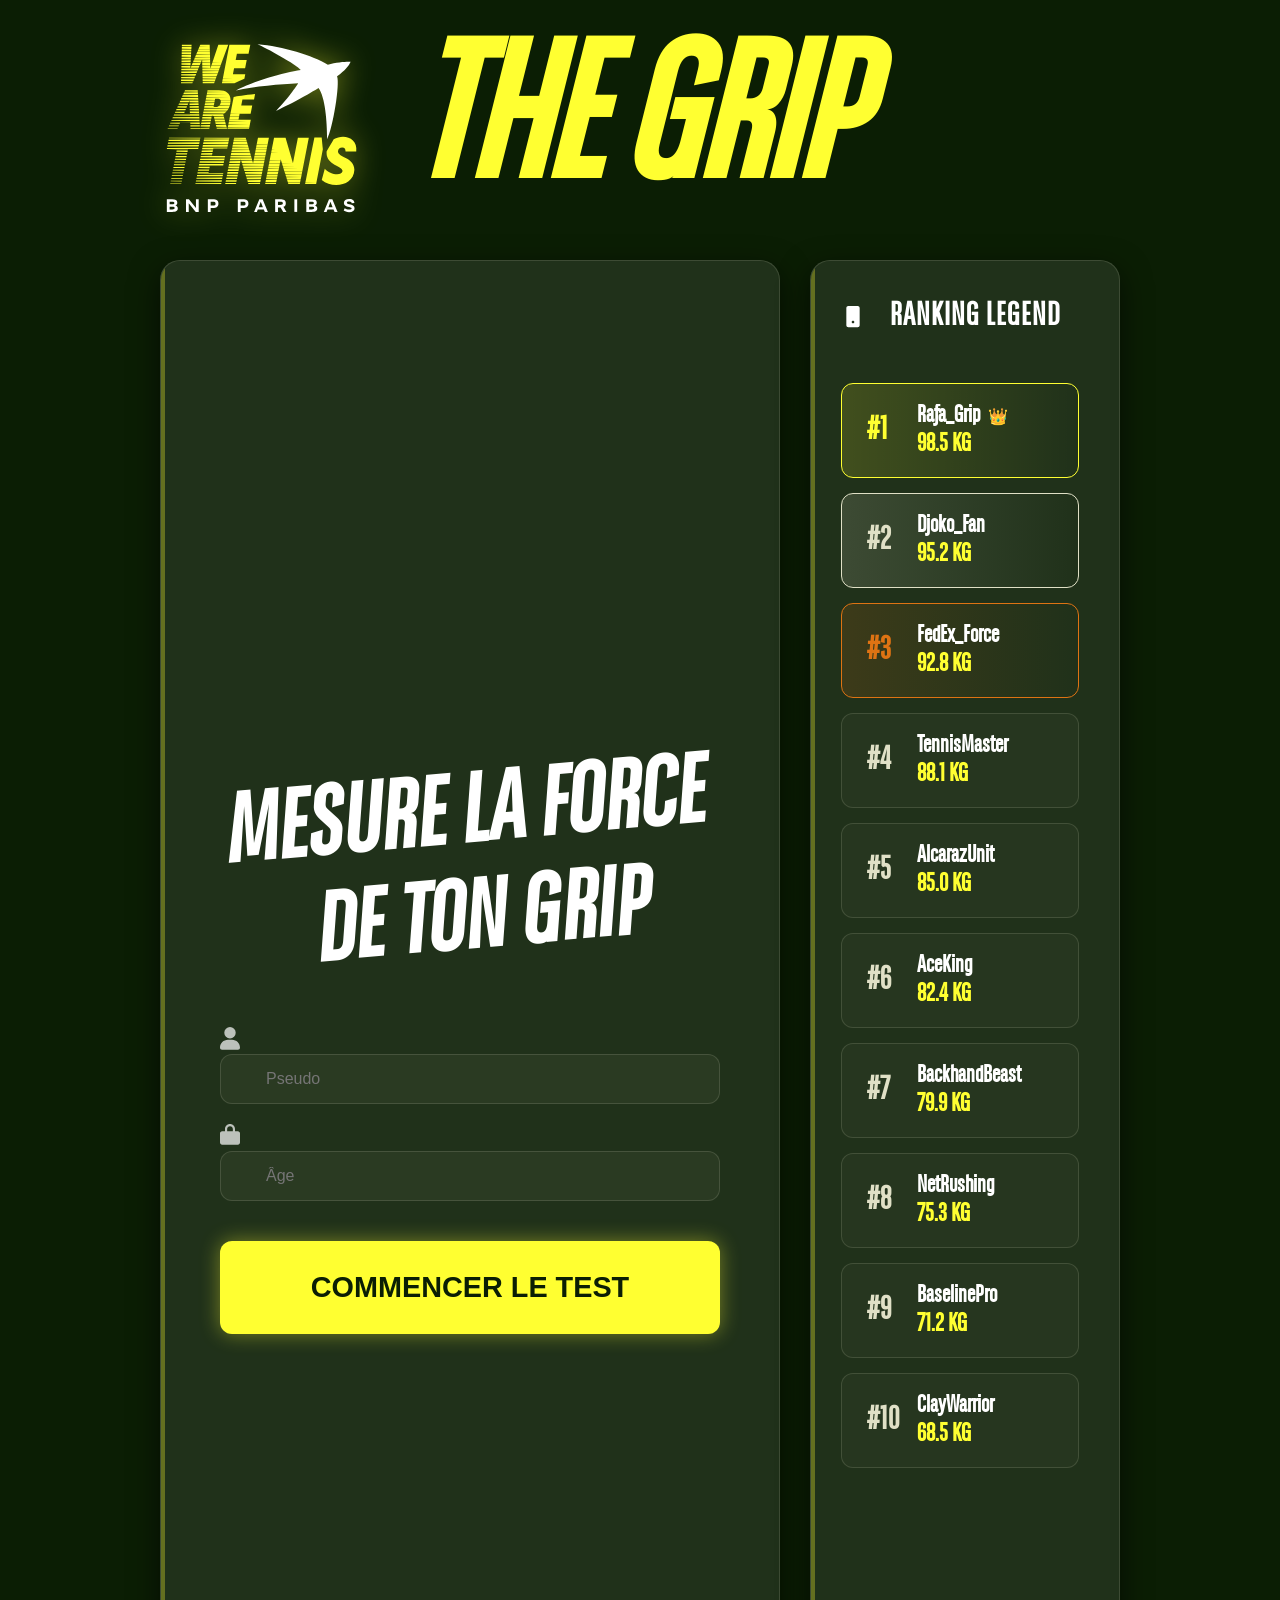
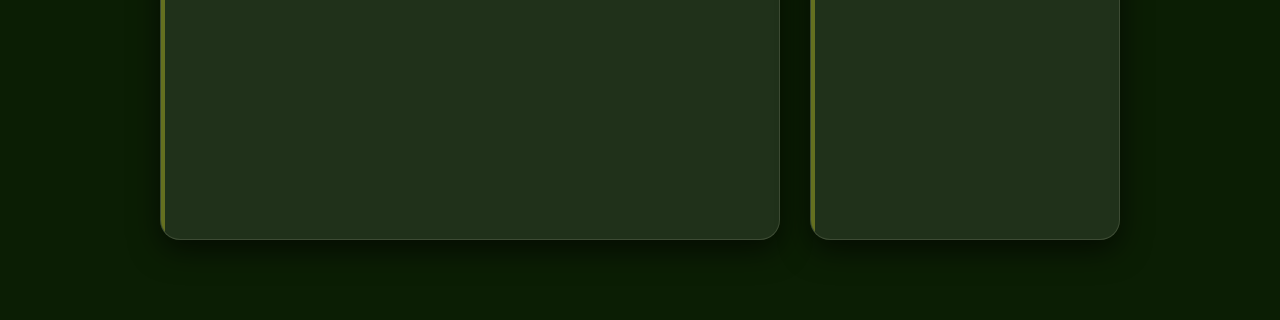
==== templates/index.html @ 054b3a5c "Update structure and code" ====
<!DOCTYPE html>
<html lang="fr">

<head>
    <meta charset="UTF-8">
    <meta name="viewport" content="width=device-width, initial-scale=1.0">
    <title>THE GRIP</title>
    <link rel="stylesheet" href="/static/style.css">

    <script src="/static/socket.io.js"></script>
</head>

<body>
    <div id="app">
        <header class="header">
            <img src="/static/logoWAT.svg" alt="Logo WAT" class="logo">
            <h1>THE GRIP</h1>
        </header>

        <main class="main-content">
            <!-- Colonne de Gauche : Action -->
            <section class="panel main-action">
                <!-- Zone d'Action Initiale : Enregistrement -->
                <div id="registration-zone" class="form-container">
                    <h2>Mesure la force de ton grip</h2>
                    <div class="input-group">
                        <svg viewBox="0 0 448 512" width="20" fill="currentColor" style="opacity: 0.7;">
                            <path
                                d="M224 256A128 128 0 1 0 224 0a128 128 0 1 0 0 256zm-45.7 32C79.8 288 0 367.8 0 466.7C0 491.7 20.3 512 45.3 512h357.4c25 0 45.3-20.3 45.3-45.3c0-98.9-79.8-178.7-178.3-178.7h-90.1z" />
                        </svg>
                        <input type="text" id="pseudo" placeholder="Pseudo" autocomplete="off">
                    </div>
                    <div class="input-group">
                        <svg viewBox="0 0 448 512" width="20" fill="currentColor" style="opacity: 0.7;">
                            <path
                                d="M160 112c0-35.3 28.7-64 64-64s64 28.7 64 64v48H160V112zm-48 48H48c-26.5 0-48 21.5-48 48v208c0 26.5 21.5 48 48 48h352c26.5 0 48-21.5 48-48V208c0-26.5-21.5-48-48-48h-64v-48C336 48.4 287.6 0 224 0S112 48.4 112 112v48z" />
                        </svg>
                        <input type="number" id="age" placeholder="Âge" autocomplete="off">
                    </div>
                    <button id="start-btn" class="btn-start">COMMENCER LE TEST</button>
                </div>

                <!-- Clavier Virtuel -->
                <div id="virtual-keyboard" class="keyboard hidden">
                    <div class="keyboard-row" data-row="0"></div>
                    <div class="keyboard-row" data-row="1"></div>
                    <div class="keyboard-row" data-row="2"></div>
                    <div class="keyboard-row" data-row="3"></div>
                    <div class="keyboard-row" data-row="4"></div>
                </div>

                <!-- Zone de Test : Live Feed -->
                <div id="test-zone" class="live-test">
                    <h2 id="alert-msg" class="alert-text">SERREZ LA RAQUETTE !</h2>

                    <div class="gauge-container">
                        <svg class="circular-gauge" viewBox="0 0 330 330">
                            <defs>
                                <linearGradient id="gaugeGradient" x1="0%" y1="0%" x2="100%" y2="100%">
                                    <stop offset="0%" style="stop-color:var(--accent-green)" />
                                    <stop offset="50%" style="stop-color:var(--volt-yellow)" />
                                    <stop offset="100%" style="stop-color:var(--accent-orange)" />
                                </linearGradient>
                                <filter id="glow">
                                    <feGaussianBlur stdDeviation="5" result="coloredBlur" />
                                    <feMerge>
                                        <feMergeNode in="coloredBlur" />
                                        <feMergeNode in="SourceGraphic" />
                                    </feMerge>
                                </filter>
                            </defs>
                            <circle class="gauge-bg" cx="165" cy="165" r="140"></circle>
                            <circle class="gauge-fill" id="gauge-path" cx="165" cy="165" r="140"></circle>
                        </svg>
                        <div class="score-overlay">
                            <span class="score-val" id="current-score">0.0</span>
                            <span class="score-unit">KG</span>
                        </div>
                    </div>

                    <p id="test-instruction" style="color: var(--text-secondary); font-style: italic;">Puissance
                        maximale détectée...</p>

                    <div id="user-rank-container" class="final-rank-display hidden">
                        VOTRE RANG : <span id="user-rank">--</span>
                    </div>
                </div>
            </section>

            <!-- Colonne de Droite : Leaderboard -->
            <section class="panel leaderboard">
                <h2><svg viewBox="0 0 576 512" width="24" fill="currentColor"
                        style="margin-right: 10px; vertical-align: middle;">
                        <path
                            d="M400 0H176c-26.5 0-48 21.5-48 48v416c0 26.5 21.5 48 48 48h224c26.5 0 48-21.5 48-48V48c0-26.5-21.5-48-48-48zM288 416c-17.7 0-32-14.3-32-32s14.3-32 32-32 32 14.3 32 32-14.3 32-32 32z" />
                    </svg> RANKING LEGEND</h2>

                <ul id="rank-list" class="rank-list">
                    <!-- Les lignes du classement seront générées par JS -->
                </ul>
            </section>
        </main>
    </div>

    <!-- Modal de Podium -->
    <div id="podium-modal" class="modal hidden">
        <div class="modal-content">
            <div class="modal-header">
                <svg viewBox="0 0 576 512" width="60" fill="var(--volt-yellow)" style="margin-bottom: 20px;">
                    <path
                        d="M400 0H176c-26.5 0-48 21.5-48 48v416c0 26.5 21.5 48 48 48h224c26.5 0 48-21.5 48-48V48c0-26.5-21.5-48-48-48zM288 416c-17.7 0-32-14.3-32-32s14.3-32 32-32 32 14.3 32 32-14.3 32-32 32z" />
                </svg>
                <h2 id="modal-title">NOUVEAU RECORD !</h2>
            </div>
            <div class="modal-body">
                <p><span id="modal-pseudo">Joueur</span>, vous entrez dans la légende à la</p>
                <div id="modal-rank" class="modal-rank-val">PREMIÈRE <br>PLACE</div>
            </div>
            <button id="close-modal" class="btn-modal">CONTINUER</button>
        </div>
    </div>

    <script src="/static/script.js"></script>
</body>

</html>
---- static/style.css ----
@font-face {
    font-family: 'BNPP Sans Cond';
    src: url('bnpp-sans-cond-v2.ttf') format('truetype');
}

:root {
    --bg-color: #0b1e04;
    --card-bg: rgba(37, 54, 31, 0.85);
    --card-border: rgba(224, 224, 198, 0.15);
    --volt-yellow: #ffff31;
    --volt-glow: rgba(255, 255, 49, 0.4);
    --accent-orange: #de7313;
    --accent-green: #7be335;
    --text-primary: #ffffff;
    --text-secondary: #e0e0c6;
    --alert-orange: #de7313;
    --gold: #ffff31;
    --silver: #e0e0c6;
    --bronze: #de7313;
    --transition-speed: 0.3s;
}

* {
    margin: 0;
    padding: 0;
    box-sizing: border-box;
    -webkit-font-smoothing: antialiased;
}

body {
    background-color: var(--bg-color);
    background-image: url('fond.jpeg');
    background-size: cover;
    background-position: center;
    color: var(--text-primary);
    font-family: 'BNPP Sans Cond', sans-serif;
    height: 1920px;
    width: 1080px;
    margin: 0 auto;
    overflow: hidden;
    display: flex;
    justify-content: center;
    align-items: center;
}

#app {
    display: flex;
    flex-direction: column;
    width: 100%;
    height: 100%;
    gap: 30px;
    padding: 40px 60px 80px 60px;
    /* Plus de marge en bas */
}

.main-content {
    display: grid;
    grid-template-columns: 2fr 1fr;
    gap: 30px;
    flex-grow: 1;
    min-height: 0;
}

/* Typography Overrides */
h1,
h2,
.score-display,
.rank-number {
    font-family: 'BNPP Sans Cond', sans-serif;
    text-transform: uppercase;
    letter-spacing: 1px;
}

/* Glassmorphism Cards */
.panel {
    background: var(--card-bg);
    border: 1px solid var(--card-border);
    border-radius: 20px;
    backdrop-filter: blur(10px);
    padding: 30px;
    display: flex;
    flex-direction: column;
    box-shadow: 0 10px 30px rgba(0, 0, 0, 0.6);
    position: relative;
    overflow: hidden;
}

.panel::before {
    content: '';
    position: absolute;
    top: 0;
    left: 0;
    width: 4px;
    height: 100%;
    background: var(--volt-yellow);
    opacity: 0.3;
}

/* Left Column Styling */
.main-action {
    justify-content: space-between;
}

.header {
    margin-bottom: 10px;
    display: flex;
    align-items: center;
    gap: 50px;
    width: 100%;
}

.logo {
    height: 180px;
    width: auto;
    filter: drop-shadow(0 0 15px var(--volt-glow));
}

.header h1 {
    font-size: 12rem;
    font-style: italic;
    font-weight: 900;
    line-height: 0.9;
    color: var(--gold);
    letter-spacing: -3px;
    padding-right: 60px;
    margin-right: -60px;
}

/* Virtual Keyboard */
.keyboard {
    margin-top: 30px;
    background: rgba(0, 0, 0, 0.3);
    padding: 10px;
    border-radius: 15px;
    border: 1px solid var(--card-border);
    display: flex;
    flex-direction: column;
    gap: 8px;
    width: 100%;
}

.keyboard-row {
    display: flex;
    justify-content: center;
    gap: 6px;
}

.key {
    background: rgba(37, 54, 31, 0.9);
    border: 1px solid var(--card-border);
    color: var(--text-primary);
    padding: 10px;
    border-radius: 6px;
    font-size: 1.2rem;
    font-weight: 700;
    min-width: 48px;
    height: 60px;
    display: flex;
    align-items: center;
    justify-content: center;
    cursor: pointer;
    transition: all 0.1s;
    user-select: none;
    font-family: 'BNPP Sans Cond', sans-serif;
}

.key:active {
    background: var(--volt-yellow);
    color: var(--bg-color);
    transform: scale(0.95);
    box-shadow: 0 0 15px var(--volt-glow);
}

.key.wide {
    min-width: 100px;
    flex-grow: 1;
}

.key.backspace {
    background: rgba(222, 115, 19, 0.2);
    border-color: var(--accent-orange);
    color: var(--accent-orange);
}

.key.enter {
    background: rgba(255, 255, 49, 0.2);
    border-color: var(--volt-yellow);
    color: var(--volt-yellow);
}

.key.space {
    width: 200px;
}

/* Forms - ajustements */
.form-container {
    flex-grow: 1;
    display: flex;
    flex-direction: column;
    justify-content: center;
    max-width: 500px;
    margin: 0 auto;
    width: 100%;
}

.form-container h2 {
    font-size: 6rem;
    line-height: 1.1;
    margin-bottom: 50px;
    text-align: center;
    transform: rotate(-5deg) skewX(5deg);
    font-style: italic;
    display: inline-block;
    width: 100%;
    animation: textPulse 2s infinite ease-in-out;
}

@keyframes textPulse {

    0%,
    100% {
        transform: rotate(-5deg) skewX(5deg) scale(1);
        text-shadow: 0 0 10px rgba(255, 255, 255, 0.2);
    }

    50% {
        transform: rotate(-5deg) skewX(5deg) scale(1.05);
        text-shadow: 0 0 30px var(--volt-glow);
    }
}

.input-group {
    margin-bottom: 20px;
    position: relative;
}

.input-group i {
    position: absolute;
    left: 15px;
    top: 50%;
    transform: translateY(-50%);
    color: var(--volt-yellow);
}

.input-group input {
    width: 100%;
    background: rgba(224, 224, 198, 0.05);
    border: 1px solid var(--card-border);
    border-radius: 12px;
    padding: 15px 15px 15px 45px;
    color: var(--text-primary);
    font-size: 1rem;
    transition: var(--transition-speed);
}

.input-group input:focus {
    outline: none;
    border-color: var(--volt-yellow);
    background: rgba(224, 224, 198, 0.1);
}

.btn-start {
    background: var(--volt-yellow);
    color: var(--bg-color);
    border: none;
    border-radius: 12px;
    padding: 30px;
    font-size: 1.8rem;
    font-weight: 700;
    cursor: pointer;
    text-transform: uppercase;
    transition: all var(--transition-speed);
    margin-top: 20px;
    box-shadow: 0 0 20px var(--volt-glow);
}

.btn-start:hover {
    transform: scale(1.02);
    box-shadow: 0 0 30px var(--volt-glow);
}

/* Live Feed State */
.live-test {
    display: none;
    /* Controlled by JS */
    flex-direction: column;
    align-items: center;
    justify-content: center;
    height: 100%;
    text-align: center;
}

.alert-text {
    color: var(--alert-orange);
    font-size: 2rem;
    font-weight: 700;
    margin-bottom: 30px;
    animation: blink 0.8s infinite;
}

@keyframes blink {

    0%,
    100% {
        opacity: 1;
    }

    50% {
        opacity: 0.3;
    }
}

.gauge-container {
    position: relative;
    width: 450px;
    height: 450px;
    margin-bottom: 40px;
}

.circular-gauge {
    width: 100%;
    height: 100%;
    transform: rotate(-90deg);
}

.gauge-bg {
    fill: none;
    stroke: rgba(224, 224, 198, 0.1);
    stroke-width: 25;
}

.gauge-fill {
    fill: none;
    stroke: url(#gaugeGradient);
    stroke-width: 25;
    stroke-dasharray: 879.6;
    /* 2 * PI * 140 */
    stroke-dashoffset: 879.6;
    stroke-linecap: round;
    transition: stroke-dashoffset 0.1s ease-out;
}

.score-overlay {
    position: absolute;
    top: 50%;
    left: 50%;
    transform: translate(-50%, -50%);
}

.score-val {
    font-size: 8rem;
    font-weight: 700;
    color: var(--volt-yellow);
    text-shadow: 0 0 20px var(--volt-glow);
    display: block;
    line-height: 1;
}

.score-unit {
    font-size: 1.5rem;
    color: var(--text-secondary);
}

/* Right Column (Leaderboard) */
.leaderboard h2 {
    font-size: 2rem;
    margin-top: 10px;
    margin-bottom: 50px;
    display: flex;
    align-items: center;
    gap: 15px;
}

.leaderboard h2 i {
    color: var(--volt-yellow);
}

.rank-list {
    list-style: none;
    flex-grow: 1;
    overflow-y: auto;
    padding-right: 10px;
}

.rank-list::-webkit-scrollbar {
    width: 4px;
}

.rank-list::-webkit-scrollbar-thumb {
    background: var(--card-border);
    border-radius: 10px;
}

.rank-item {
    background: rgba(224, 224, 198, 0.03);
    border: 1px solid var(--card-border);
    border-radius: 12px;
    padding: 20px 25px;
    margin-bottom: 15px;
    display: grid;
    grid-template-columns: 45px 1fr;
    align-items: center;
    gap: 5px;
    transition: transform var(--transition-speed);
}

.rank-item:hover {
    transform: translateX(10px);
    background: rgba(224, 224, 198, 0.06);
}

.rank-number {
    font-size: 2rem;
    font-weight: 700;
    color: var(--text-secondary);
}

.rank-info {
    display: flex;
    flex-direction: column;
    gap: 4px;
}

.rank-name {
    font-size: 1.5rem;
    font-weight: 600;
    color: var(--text-primary);
    white-space: nowrap;
    overflow: hidden;
    text-overflow: ellipsis;
}

.rank-score {
    text-align: left;
    font-family: 'BNPP Sans Cond', sans-serif;
    font-weight: 700;
    font-size: 1.6rem;
    color: var(--volt-yellow);
}

/* Top 3 Stylings */
.rank-item.top-1 {
    background: linear-gradient(90deg, rgba(255, 255, 49, 0.15), transparent);
    border-color: var(--gold);
}

.rank-item.top-1 .rank-number {
    color: var(--gold);
}

.rank-item.top-1 .rank-name::after {
    content: '👑';
    margin-left: 8px;
    font-size: 1rem;
}

.rank-item.top-2 {
    background: linear-gradient(90deg, rgba(224, 224, 198, 0.15), transparent);
    border-color: var(--silver);
}

.rank-item.top-2 .rank-number {
    color: var(--silver);
}

.rank-item.top-3 {
    background: linear-gradient(90deg, rgba(222, 115, 19, 0.15), transparent);
    border-color: var(--bronze);
}

.rank-item.top-3 .rank-number {
    color: var(--bronze);
}

.final-rank-display {
    margin-top: 40px;
    font-family: 'BNPP Sans Cond', sans-serif;
    font-size: 3.5rem;
    font-weight: 700;
    color: var(--text-primary);
    text-transform: uppercase;
    animation: slideUp 0.5s ease-out;
}

.final-rank-display span {
    color: var(--volt-yellow);
    font-size: 7rem;
    display: block;
    line-height: 1;
    text-shadow: 0 0 30px var(--volt-glow);
}

@keyframes slideUp {
    from {
        transform: translateY(30px);
        opacity: 0;
    }

    to {
        transform: translateY(0);
        opacity: 1;
    }
}

/* Modal System */
.modal {
    position: fixed;
    top: 0;
    left: 0;
    width: 100vw;
    height: 100vh;
    background: rgba(11, 30, 4, 0.9);
    backdrop-filter: blur(15px);
    display: flex;
    justify-content: center;
    align-items: center;
    z-index: 1000;
    animation: fadeIn 0.3s ease-out;
}

.modal-content {
    background: var(--card-bg);
    border: 3px solid var(--volt-yellow);
    border-radius: 30px;
    padding: 60px;
    text-align: center;
    max-width: 800px;
    width: 90%;
    box-shadow: 0 0 50px rgba(255, 255, 49, 0.2);
    animation: popIn 0.5s cubic-bezier(0.175, 0.885, 0.32, 1.275);
}

.trophy-icon {
    font-size: 8rem;
    color: var(--volt-yellow);
    margin-bottom: 20px;
    filter: drop-shadow(0 0 20px var(--volt-glow));
    animation: rotateTrophy 1s ease-in-out infinite alternate;
}

#modal-title {
    font-size: 4rem;
    margin-bottom: 30px;
    color: var(--text-primary);
}

.modal-body p {
    font-size: 2rem;
    color: var(--text-secondary);
    margin-bottom: 20px;
}

#modal-pseudo {
    color: var(--text-primary);
    font-weight: 700;
}

.modal-rank-val {
    font-size: 7rem;
    font-weight: 900;
    color: var(--volt-yellow);
    text-shadow: 0 0 30px var(--volt-glow);
    margin: 40px 0;
    font-family: 'BNPP Sans Cond', sans-serif;
}

.btn-modal {
    background: var(--volt-yellow);
    color: var(--bg-color);
    border: none;
    border-radius: 15px;
    padding: 25px 60px;
    font-size: 2.5rem;
    font-weight: 700;
    cursor: pointer;
    text-transform: uppercase;
    transition: all 0.3s;
    margin-top: 30px;
}

.btn-modal:hover {
    transform: scale(1.05);
    box-shadow: 0 0 30px var(--volt-glow);
}

/* Modal Animations */
@keyframes fadeIn {
    from {
        opacity: 0;
    }

    to {
        opacity: 1;
    }
}

@keyframes popIn {
    from {
        transform: scale(0.8);
        opacity: 0;
    }

    to {
        transform: scale(1);
        opacity: 1;
    }
}

@keyframes rotateTrophy {
    from {
        transform: rotate(-10deg);
    }

    to {
        transform: rotate(10deg);
    }
}

/* Modal Rank Colors */
.modal.rank-1 .modal-content {
    border-color: var(--gold);
}

.modal.rank-2 .modal-content {
    border-color: var(--silver);
}

.modal.rank-3 .modal-content {
    border-color: var(--bronze);
}

.modal.rank-1 .modal-rank-val {
    color: var(--gold);
}

.modal.rank-2 .modal-rank-val {
    color: var(--silver);
}

.modal.rank-3 .modal-rank-val {
    color: var(--bronze);
}

/* Utils */
.hidden {
    display: none !important;
}
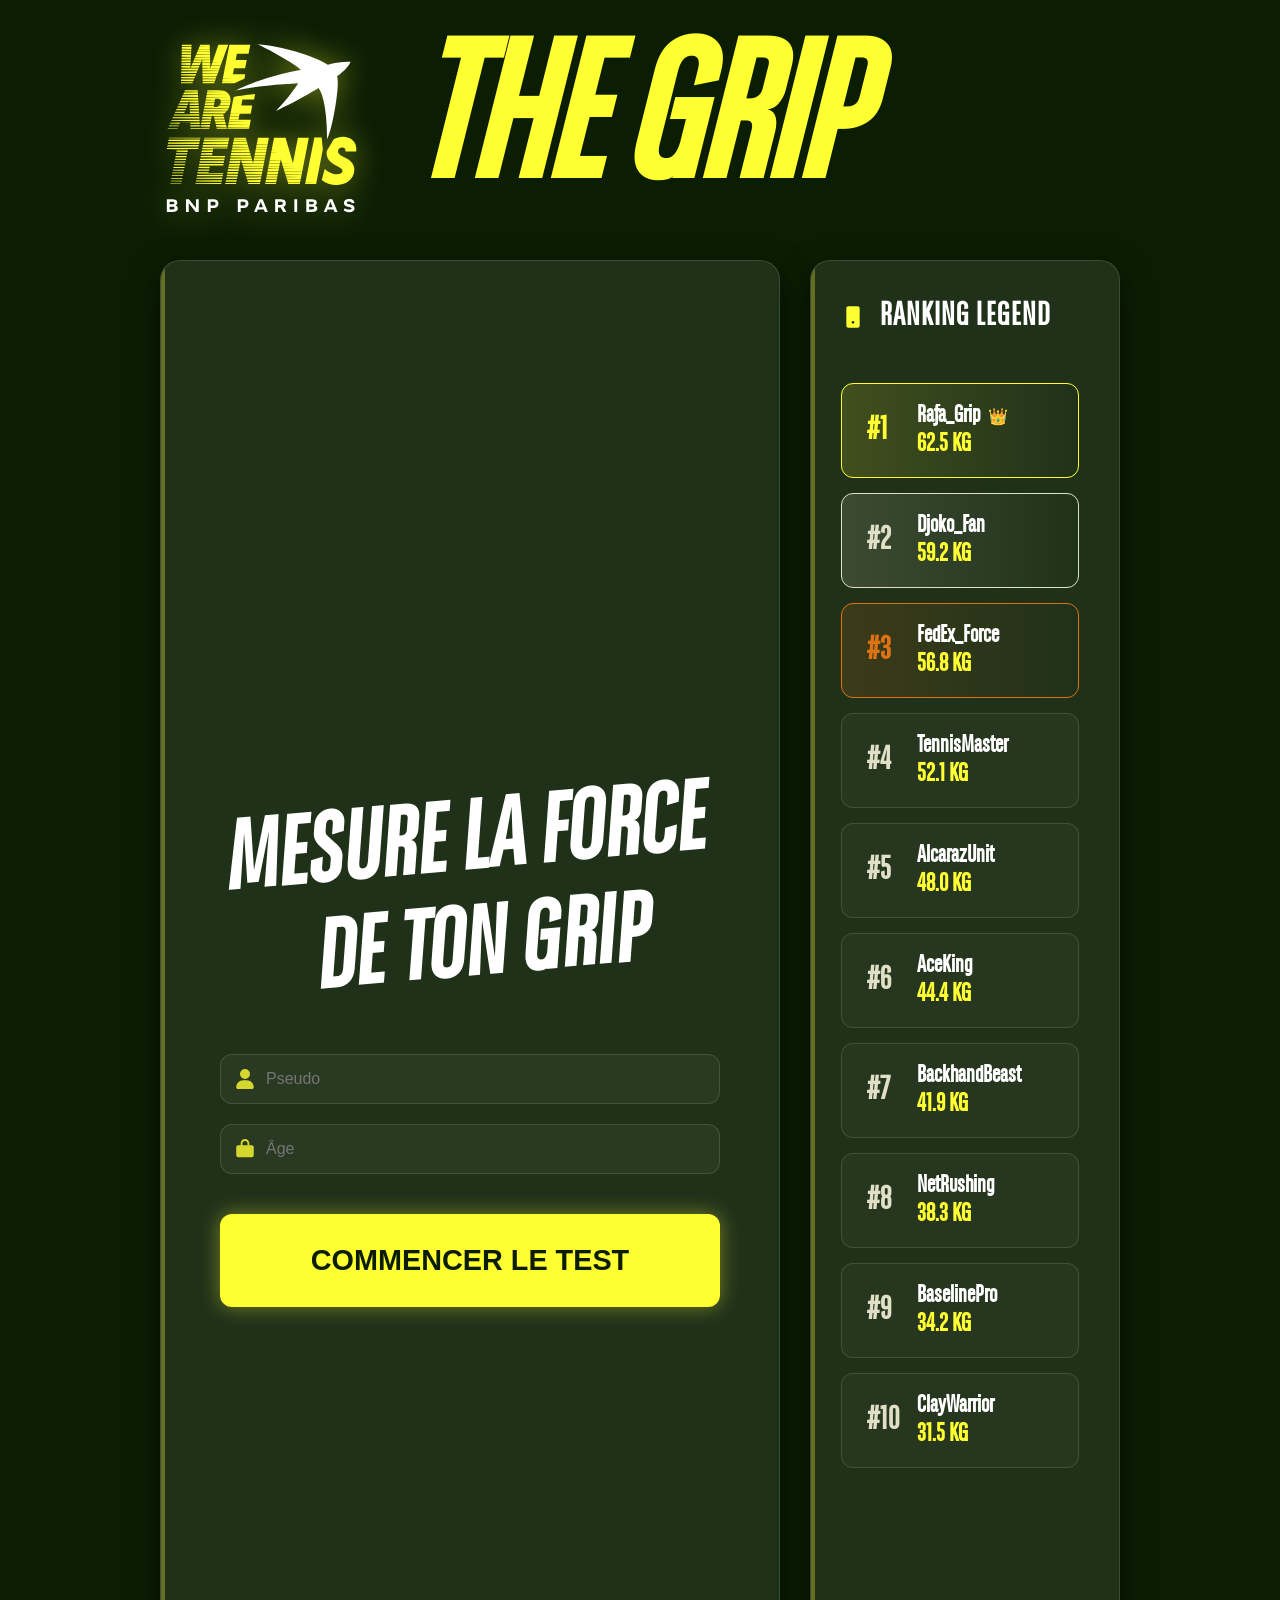
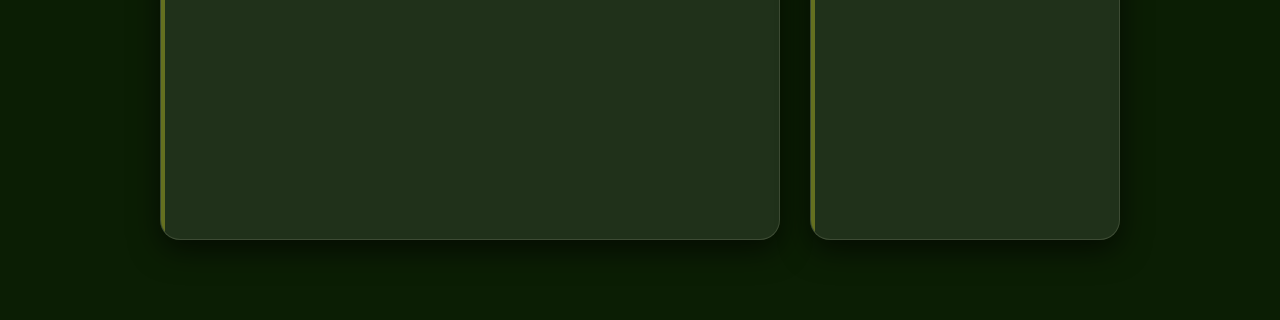
==== commit d5b44a48: "Fix: SVGs visibility on Raspberry Pi 5 by adding xmlns, height and explicit fill" ====
--- a/templates/index.html
+++ b/templates/index.html
@@ -24,14 +24,14 @@
                 <div id="registration-zone" class="form-container">
                     <h2>Mesure la force de ton grip</h2>
                     <div class="input-group">
-                        <svg viewBox="0 0 448 512" width="20" fill="currentColor" style="opacity: 0.7;">
+                        <svg xmlns="http://www.w3.org/2000/svg" viewBox="0 0 448 512" width="20" height="20" class="picto-svg">
                             <path
                                 d="M224 256A128 128 0 1 0 224 0a128 128 0 1 0 0 256zm-45.7 32C79.8 288 0 367.8 0 466.7C0 491.7 20.3 512 45.3 512h357.4c25 0 45.3-20.3 45.3-45.3c0-98.9-79.8-178.7-178.3-178.7h-90.1z" />
                         </svg>
                         <input type="text" id="pseudo" placeholder="Pseudo" autocomplete="off">
                     </div>
                     <div class="input-group">
-                        <svg viewBox="0 0 448 512" width="20" fill="currentColor" style="opacity: 0.7;">
+                        <svg xmlns="http://www.w3.org/2000/svg" viewBox="0 0 448 512" width="20" height="20" class="picto-svg">
                             <path
                                 d="M160 112c0-35.3 28.7-64 64-64s64 28.7 64 64v48H160V112zm-48 48H48c-26.5 0-48 21.5-48 48v208c0 26.5 21.5 48 48 48h352c26.5 0 48-21.5 48-48V208c0-26.5-21.5-48-48-48h-64v-48C336 48.4 287.6 0 224 0S112 48.4 112 112v48z" />
                         </svg>
@@ -54,7 +54,7 @@
                     <h2 id="alert-msg" class="alert-text">SERREZ LA RAQUETTE !</h2>
 
                     <div class="gauge-container">
-                        <svg class="circular-gauge" viewBox="0 0 330 330">
+                        <svg xmlns="http://www.w3.org/2000/svg" class="circular-gauge" viewBox="0 0 330 330">
                             <defs>
                                 <linearGradient id="gaugeGradient" x1="0%" y1="0%" x2="100%" y2="100%">
                                     <stop offset="0%" style="stop-color:var(--accent-green)" />
@@ -89,8 +89,7 @@
 
             <!-- Colonne de Droite : Leaderboard -->
             <section class="panel leaderboard">
-                <h2><svg viewBox="0 0 576 512" width="24" fill="currentColor"
-                        style="margin-right: 10px; vertical-align: middle;">
+                <h2><svg xmlns="http://www.w3.org/2000/svg" viewBox="0 0 576 512" width="24" height="24" class="leaderboard-icon">
                         <path
                             d="M400 0H176c-26.5 0-48 21.5-48 48v416c0 26.5 21.5 48 48 48h224c26.5 0 48-21.5 48-48V48c0-26.5-21.5-48-48-48zM288 416c-17.7 0-32-14.3-32-32s14.3-32 32-32 32 14.3 32 32-14.3 32-32 32z" />
                     </svg> RANKING LEGEND</h2>
@@ -106,7 +105,7 @@
     <div id="podium-modal" class="modal hidden">
         <div class="modal-content">
             <div class="modal-header">
-                <svg viewBox="0 0 576 512" width="60" fill="var(--volt-yellow)" style="margin-bottom: 20px;">
+                <svg xmlns="http://www.w3.org/2000/svg" viewBox="0 0 576 512" width="60" height="60" class="modal-icon">
                     <path
                         d="M400 0H176c-26.5 0-48 21.5-48 48v416c0 26.5 21.5 48 48 48h224c26.5 0 48-21.5 48-48V48c0-26.5-21.5-48-48-48zM288 416c-17.7 0-32-14.3-32-32s14.3-32 32-32 32 14.3 32 32-14.3 32-32 32z" />
                 </svg>
--- a/static/style.css
+++ b/static/style.css
@@ -234,12 +234,13 @@
     position: relative;
 }
 
-.input-group i {
+.input-group svg {
     position: absolute;
     left: 15px;
     top: 50%;
     transform: translateY(-50%);
-    color: var(--volt-yellow);
+    fill: var(--volt-yellow);
+    opacity: 0.8;
 }
 
 .input-group input {
@@ -371,8 +372,8 @@
     gap: 15px;
 }
 
-.leaderboard h2 i {
-    color: var(--volt-yellow);
+.leaderboard h2 .leaderboard-icon {
+    fill: var(--volt-yellow);
 }
 
 .rank-list {
@@ -530,12 +531,9 @@
     animation: popIn 0.5s cubic-bezier(0.175, 0.885, 0.32, 1.275);
 }
 
-.trophy-icon {
-    font-size: 8rem;
-    color: var(--volt-yellow);
-    margin-bottom: 20px;
+.modal-icon {
+    fill: var(--volt-yellow);
     filter: drop-shadow(0 0 20px var(--volt-glow));
-    animation: rotateTrophy 1s ease-in-out infinite alternate;
 }
 
 #modal-title {
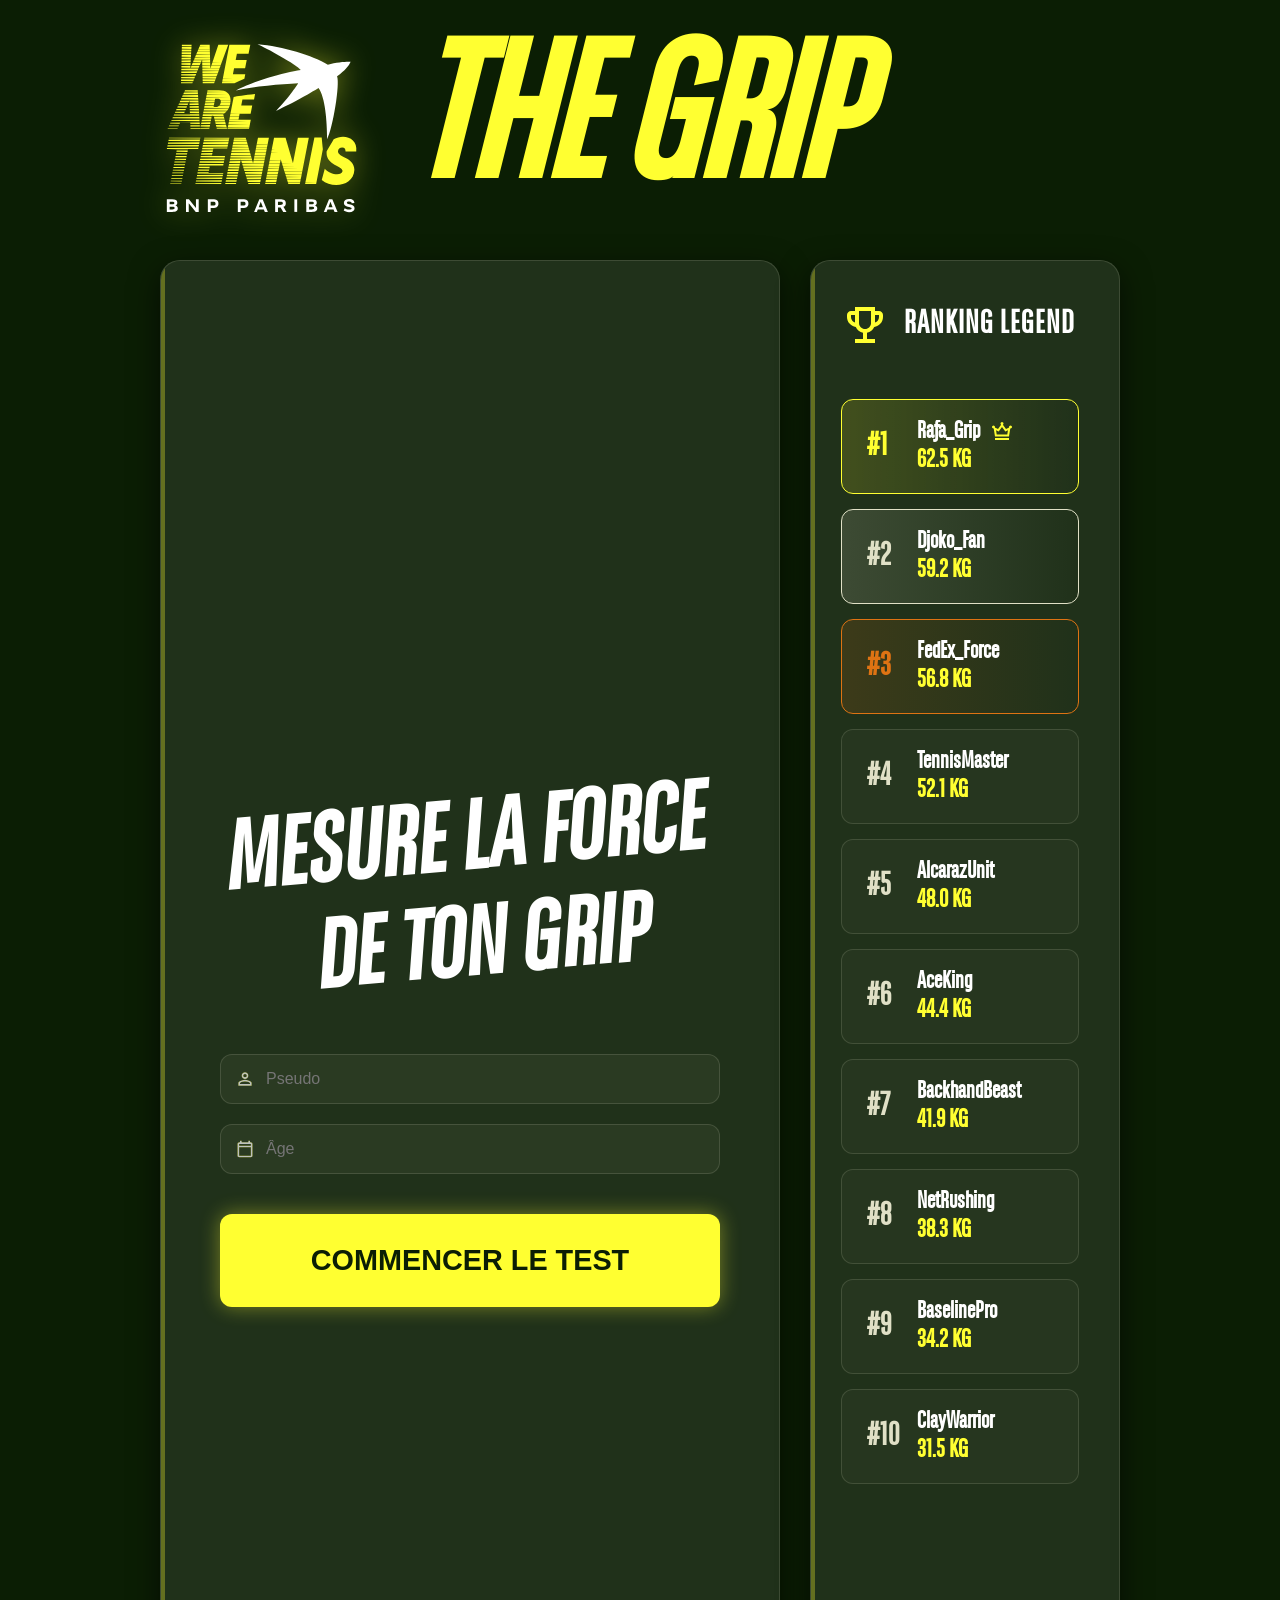
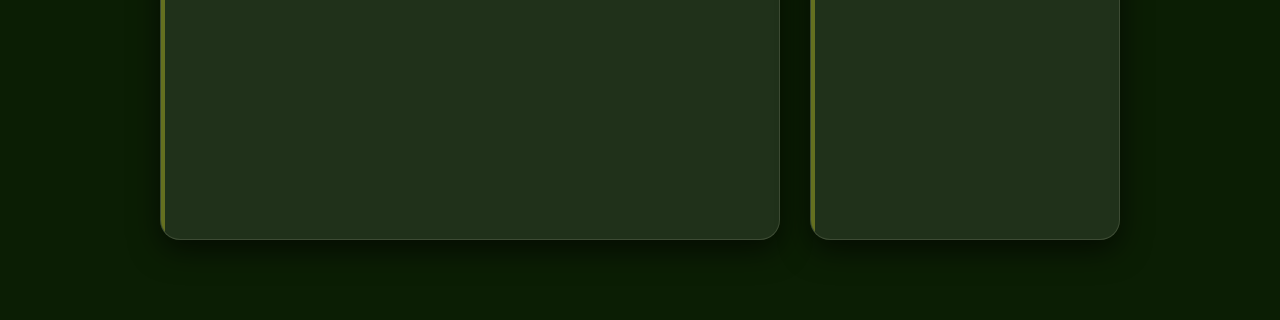
==== commit 3ad5fa56: "UI: Replace inline SVGs with external files, add trophy and crown icons, and update animations" ====
--- a/templates/index.html
+++ b/templates/index.html
@@ -24,17 +24,12 @@
                 <div id="registration-zone" class="form-container">
                     <h2>Mesure la force de ton grip</h2>
                     <div class="input-group">
-                        <svg xmlns="http://www.w3.org/2000/svg" viewBox="0 0 448 512" width="20" height="20" class="picto-svg">
-                            <path
-                                d="M224 256A128 128 0 1 0 224 0a128 128 0 1 0 0 256zm-45.7 32C79.8 288 0 367.8 0 466.7C0 491.7 20.3 512 45.3 512h357.4c25 0 45.3-20.3 45.3-45.3c0-98.9-79.8-178.7-178.3-178.7h-90.1z" />
-                        </svg>
+                        <img src="/static/person.svg" alt="person" class="picto-svg icon-person" width="20" height="20">
                         <input type="text" id="pseudo" placeholder="Pseudo" autocomplete="off">
                     </div>
                     <div class="input-group">
-                        <svg xmlns="http://www.w3.org/2000/svg" viewBox="0 0 448 512" width="20" height="20" class="picto-svg">
-                            <path
-                                d="M160 112c0-35.3 28.7-64 64-64s64 28.7 64 64v48H160V112zm-48 48H48c-26.5 0-48 21.5-48 48v208c0 26.5 21.5 48 48 48h352c26.5 0 48-21.5 48-48V208c0-26.5-21.5-48-48-48h-64v-48C336 48.4 287.6 0 224 0S112 48.4 112 112v48z" />
-                        </svg>
+                        <img src="/static/calendar_today.svg" alt="calendar_today" class="picto-svg icon-calendar" width="20"
+                            height="20">
                         <input type="number" id="age" placeholder="Âge" autocomplete="off">
                     </div>
                     <button id="start-btn" class="btn-start">COMMENCER LE TEST</button>
@@ -89,10 +84,8 @@
 
             <!-- Colonne de Droite : Leaderboard -->
             <section class="panel leaderboard">
-                <h2><svg xmlns="http://www.w3.org/2000/svg" viewBox="0 0 576 512" width="24" height="24" class="leaderboard-icon">
-                        <path
-                            d="M400 0H176c-26.5 0-48 21.5-48 48v416c0 26.5 21.5 48 48 48h224c26.5 0 48-21.5 48-48V48c0-26.5-21.5-48-48-48zM288 416c-17.7 0-32-14.3-32-32s14.3-32 32-32 32 14.3 32 32-14.3 32-32 32z" />
-                    </svg> RANKING LEGEND</h2>
+                <h2><img src="/static/trophy.svg" alt="Trophy" class="leaderboard-icon" width="48" height="48"> RANKING
+                    LEGEND</h2>
 
                 <ul id="rank-list" class="rank-list">
                     <!-- Les lignes du classement seront générées par JS -->
@@ -105,10 +98,7 @@
     <div id="podium-modal" class="modal hidden">
         <div class="modal-content">
             <div class="modal-header">
-                <svg xmlns="http://www.w3.org/2000/svg" viewBox="0 0 576 512" width="60" height="60" class="modal-icon">
-                    <path
-                        d="M400 0H176c-26.5 0-48 21.5-48 48v416c0 26.5 21.5 48 48 48h224c26.5 0 48-21.5 48-48V48c0-26.5-21.5-48-48-48zM288 416c-17.7 0-32-14.3-32-32s14.3-32 32-32 32 14.3 32 32-14.3 32-32 32z" />
-                </svg>
+                <img src="/static/trophy.svg" alt="Trophy" class="modal-icon" width="180" height="180">
                 <h2 id="modal-title">NOUVEAU RECORD !</h2>
             </div>
             <div class="modal-body">
--- a/static/style.css
+++ b/static/style.css
@@ -234,13 +234,27 @@
     position: relative;
 }
 
-.input-group svg {
+.input-group img {
     position: absolute;
     left: 15px;
     top: 50%;
     transform: translateY(-50%);
-    fill: var(--volt-yellow);
+    background-color: var(--volt-yellow);
+    -webkit-mask-size: contain;
+    mask-size: contain;
+    -webkit-mask-repeat: no-repeat;
+    mask-repeat: no-repeat;
     opacity: 0.8;
+}
+
+.icon-person {
+    -webkit-mask-image: url('person.svg');
+    mask-image: url('person.svg');
+}
+
+.icon-calendar {
+    -webkit-mask-image: url('calendar_today.svg');
+    mask-image: url('calendar_today.svg');
 }
 
 .input-group input {
@@ -373,7 +387,11 @@
 }
 
 .leaderboard h2 .leaderboard-icon {
-    fill: var(--volt-yellow);
+    background-color: var(--volt-yellow);
+    -webkit-mask: url('trophy.svg') no-repeat center;
+    mask: url('trophy.svg') no-repeat center;
+    -webkit-mask-size: contain;
+    mask-size: contain;
 }
 
 .rank-list {
@@ -450,9 +468,17 @@
 }
 
 .rank-item.top-1 .rank-name::after {
-    content: '👑';
-    margin-left: 8px;
-    font-size: 1rem;
+    content: '';
+    display: inline-block;
+    width: 24px;
+    height: 24px;
+    margin-left: 10px;
+    background-color: var(--gold);
+    -webkit-mask: url('crown.svg') no-repeat center;
+    mask: url('crown.svg') no-repeat center;
+    -webkit-mask-size: contain;
+    mask-size: contain;
+    vertical-align: middle;
 }
 
 .rank-item.top-2 {
@@ -532,8 +558,13 @@
 }
 
 .modal-icon {
-    fill: var(--volt-yellow);
+    background-color: var(--volt-yellow);
+    -webkit-mask: url('trophy.svg') no-repeat center;
+    mask: url('trophy.svg') no-repeat center;
+    -webkit-mask-size: contain;
+    mask-size: contain;
     filter: drop-shadow(0 0 20px var(--volt-glow));
+    animation: trophyWin 2s infinite ease-in-out;
 }
 
 #modal-title {
@@ -604,13 +635,12 @@
     }
 }
 
-@keyframes rotateTrophy {
-    from {
-        transform: rotate(-10deg);
-    }
-
-    to {
-        transform: rotate(10deg);
+@keyframes trophyWin {
+    0%, 100% {
+        transform: rotate(-15deg) scale(1);
+    }
+    50% {
+        transform: rotate(15deg) scale(1.15);
     }
 }
 
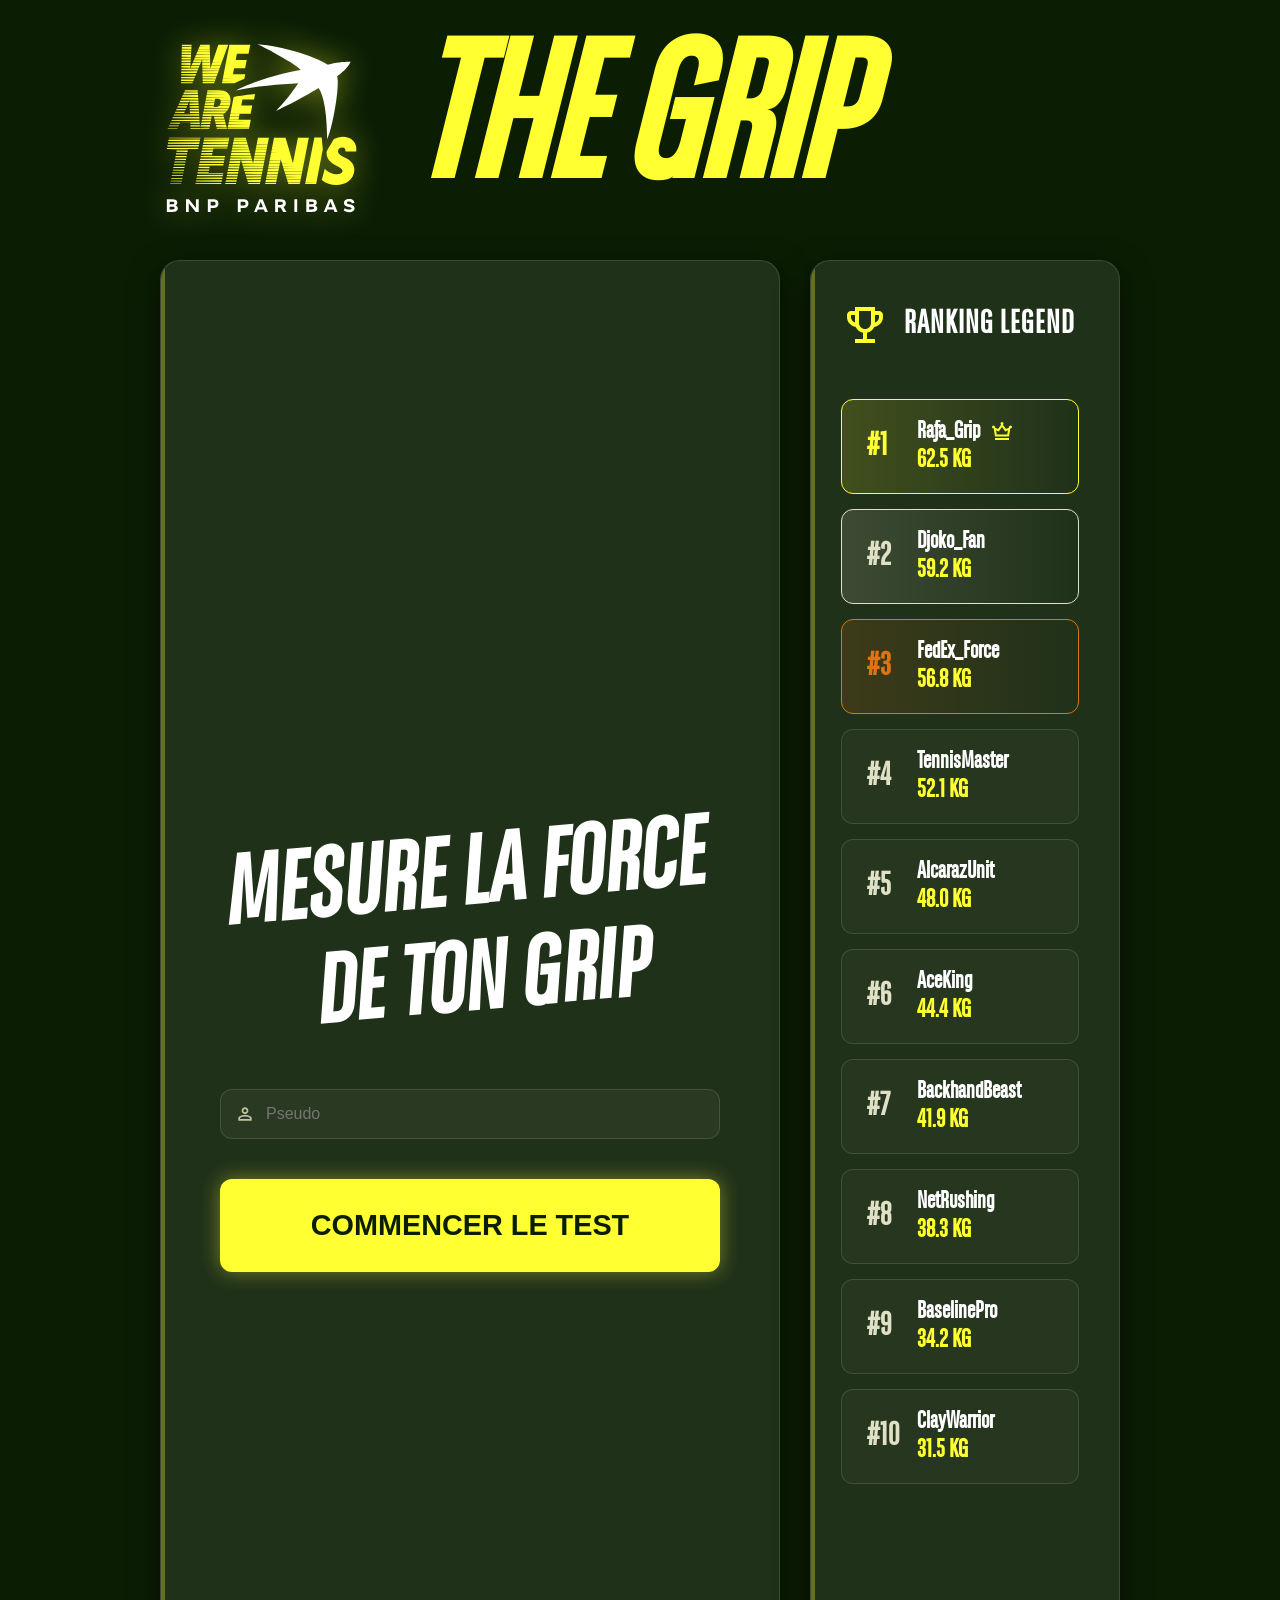
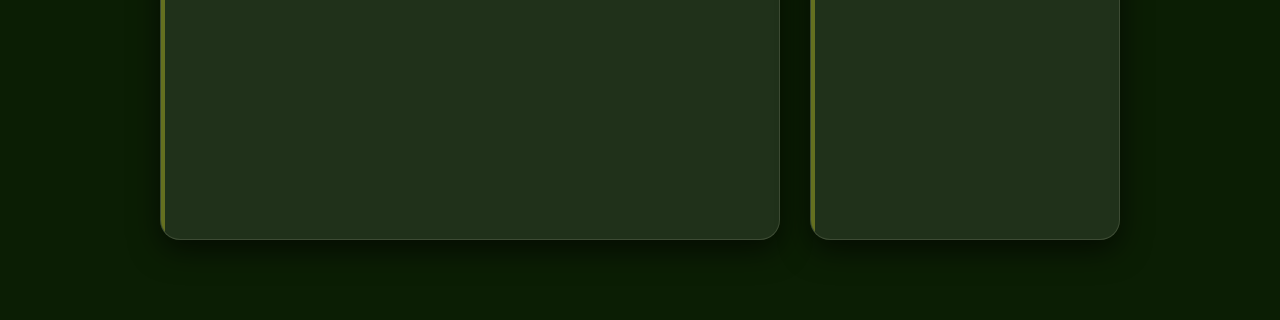
==== commit bf2d45d0: "Suppression champ age, ajout compte à rebours, agrandissement alertes et correction affichage score " ====
--- a/templates/index.html
+++ b/templates/index.html
@@ -27,11 +27,6 @@
                         <img src="/static/person.svg" alt="person" class="picto-svg icon-person" width="20" height="20">
                         <input type="text" id="pseudo" placeholder="Pseudo" autocomplete="off">
                     </div>
-                    <div class="input-group">
-                        <img src="/static/calendar_today.svg" alt="calendar_today" class="picto-svg icon-calendar" width="20"
-                            height="20">
-                        <input type="number" id="age" placeholder="Âge" autocomplete="off">
-                    </div>
                     <button id="start-btn" class="btn-start">COMMENCER LE TEST</button>
                 </div>
 
@@ -46,6 +41,9 @@
 
                 <!-- Zone de Test : Live Feed -->
                 <div id="test-zone" class="live-test">
+                    <div id="countdown-overlay" class="countdown-overlay hidden">
+                        <span id="countdown-number"></span>
+                    </div>
                     <h2 id="alert-msg" class="alert-text">SERREZ LA RAQUETTE !</h2>
 
                     <div class="gauge-container">
--- a/static/style.css
+++ b/static/style.css
@@ -252,11 +252,6 @@
     mask-image: url('person.svg');
 }
 
-.icon-calendar {
-    -webkit-mask-image: url('calendar_today.svg');
-    mask-image: url('calendar_today.svg');
-}
-
 .input-group input {
     width: 100%;
     background: rgba(224, 224, 198, 0.05);
@@ -305,11 +300,42 @@
     text-align: center;
 }
 
+/* Countdown Overlay */
+.countdown-overlay {
+    position: absolute;
+    top: 0;
+    left: 0;
+    width: 100%;
+    height: 100%;
+    background: var(--bg-color);
+    display: flex;
+    justify-content: center;
+    align-items: center;
+    z-index: 50;
+    border-radius: 20px;
+}
+
+#countdown-number {
+    font-size: 15rem;
+    font-weight: 900;
+    color: var(--volt-yellow);
+    text-shadow: 0 0 50px var(--volt-glow);
+    animation: countPulse 1s infinite;
+}
+
+@keyframes countPulse {
+    0% { transform: scale(0.8); opacity: 0.5; }
+    50% { transform: scale(1.2); opacity: 1; }
+    100% { transform: scale(1); opacity: 0.8; }
+}
+
 .alert-text {
     color: var(--alert-orange);
-    font-size: 2rem;
-    font-weight: 700;
-    margin-bottom: 30px;
+    font-size: 6rem;
+    line-height: 1;
+    font-weight: 900;
+    margin-bottom: 50px;
+    text-transform: uppercase;
     animation: blink 0.8s infinite;
 }
 
